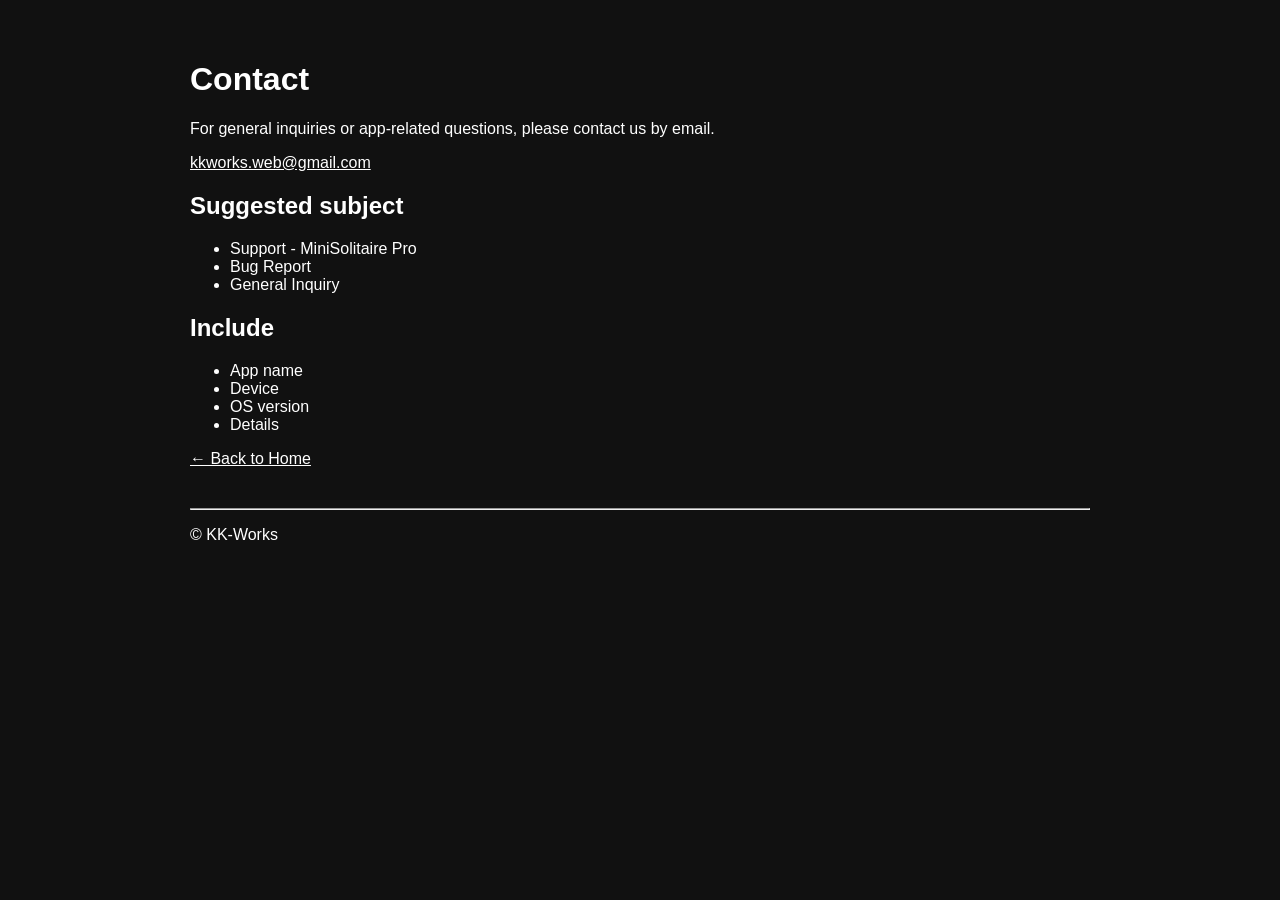
==== contact/index.html @ 47dc0d5f "Create index.html" ====
<!DOCTYPE html>
<html lang="en">
<head>
  <meta charset="UTF-8" />
  <meta name="viewport" content="width=device-width, initial-scale=1.0" />
  <title>Contact | KK-Works</title>
</head>
<body style="margin:0;background:#111;color:#fff;font-family:sans-serif;">

  <div style="max-width:900px;margin:0 auto;padding:40px;">
    <h1>Contact</h1>

    <p>
      For general inquiries or app-related questions, please contact us by email.
    </p>

    <p>
      <a href="mailto:kkworks.web@gmail.com" style="color:#fff;">
        kkworks.web@gmail.com
      </a>
    </p>

    <h2>Suggested subject</h2>
    <ul>
      <li>Support - MiniSolitaire Pro</li>
      <li>Bug Report</li>
      <li>General Inquiry</li>
    </ul>

    <h2>Include</h2>
    <ul>
      <li>App name</li>
      <li>Device</li>
      <li>OS version</li>
      <li>Details</li>
    </ul>

    <a href="/" style="color:#fff;">← Back to Home</a>

    <hr style="margin-top:40px;">
    <p>© KK-Works</p>
  </div>

</body>
</html>
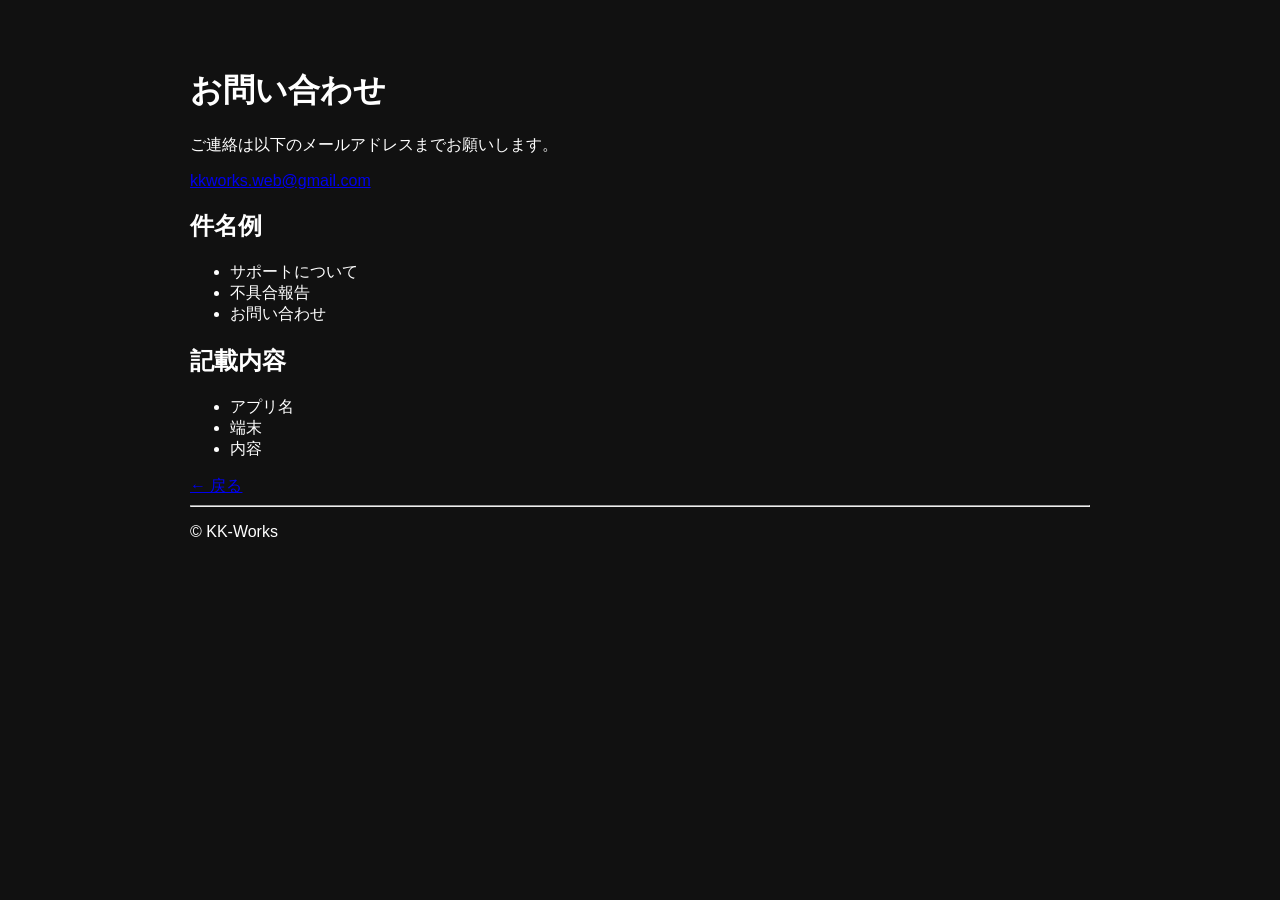
==== commit 11a64d45: "Translate contact page content to Japanese" ====
--- a/contact/index.html
+++ b/contact/index.html
@@ -1,45 +1,39 @@
 <!DOCTYPE html>
-<html lang="en">
+<html lang="ja">
 <head>
   <meta charset="UTF-8" />
-  <meta name="viewport" content="width=device-width, initial-scale=1.0" />
-  <title>Contact | KK-Works</title>
+  <title>お問い合わせ | KK-Works</title>
 </head>
-<body style="margin:0;background:#111;color:#fff;font-family:sans-serif;">
+<body style="background:#111;color:#fff;font-family:sans-serif;">
 
-  <div style="max-width:900px;margin:0 auto;padding:40px;">
-    <h1>Contact</h1>
+<div style="max-width:900px;margin:0 auto;padding:40px;">
+  <h1>お問い合わせ</h1>
 
-    <p>
-      For general inquiries or app-related questions, please contact us by email.
-    </p>
+  <p>ご連絡は以下のメールアドレスまでお願いします。</p>
 
-    <p>
-      <a href="mailto:kkworks.web@gmail.com" style="color:#fff;">
-        kkworks.web@gmail.com
-      </a>
-    </p>
+  <p>
+    <a href="mailto:kkworks.web@gmail.com">kkworks.web@gmail.com</a>
+  </p>
 
-    <h2>Suggested subject</h2>
-    <ul>
-      <li>Support - MiniSolitaire Pro</li>
-      <li>Bug Report</li>
-      <li>General Inquiry</li>
-    </ul>
+  <h2>件名例</h2>
+  <ul>
+    <li>サポートについて</li>
+    <li>不具合報告</li>
+    <li>お問い合わせ</li>
+  </ul>
 
-    <h2>Include</h2>
-    <ul>
-      <li>App name</li>
-      <li>Device</li>
-      <li>OS version</li>
-      <li>Details</li>
-    </ul>
+  <h2>記載内容</h2>
+  <ul>
+    <li>アプリ名</li>
+    <li>端末</li>
+    <li>内容</li>
+  </ul>
 
-    <a href="/" style="color:#fff;">← Back to Home</a>
+  <a href="/">← 戻る</a>
 
-    <hr style="margin-top:40px;">
-    <p>© KK-Works</p>
-  </div>
+  <hr>
+  <p>© KK-Works</p>
+</div>
 
 </body>
 </html>
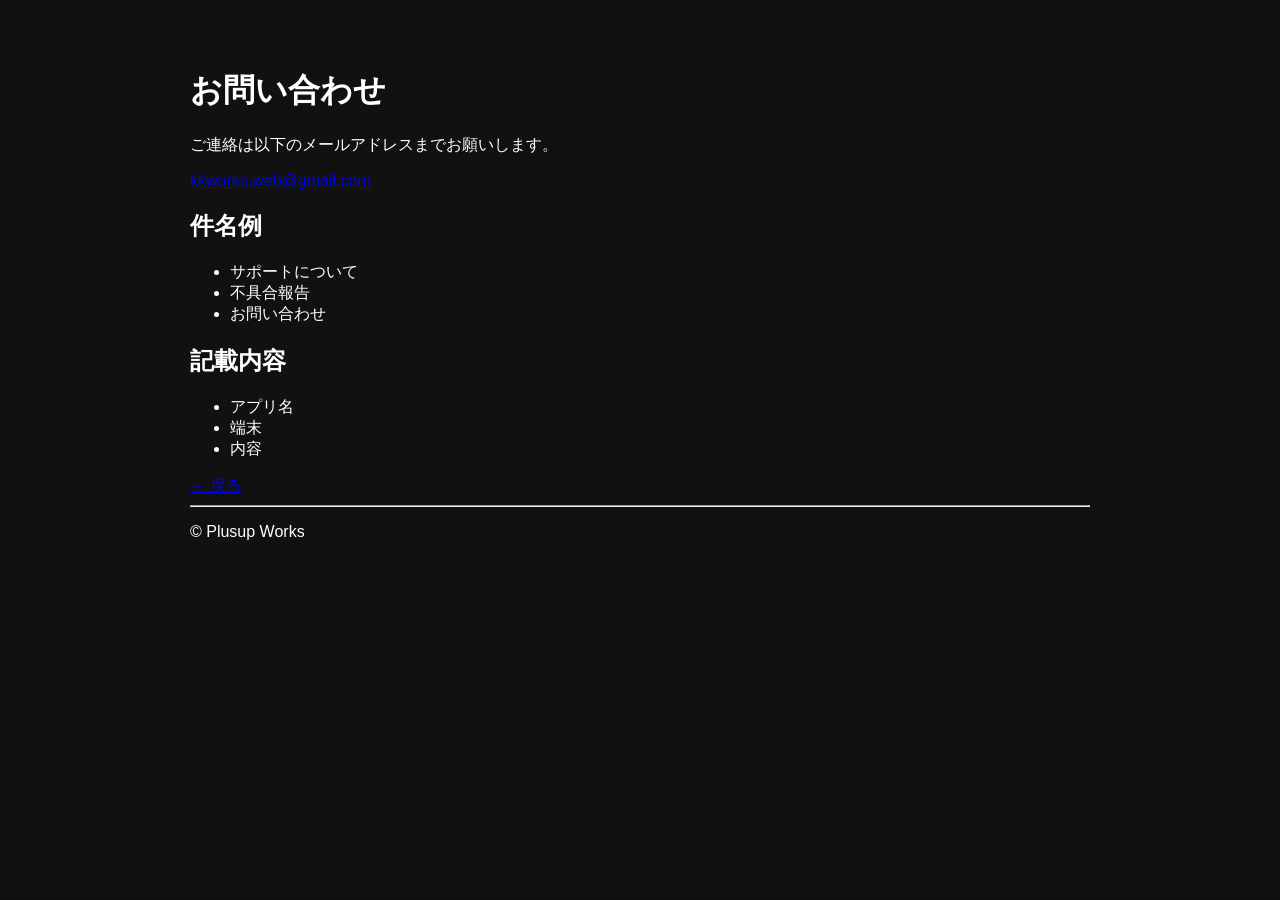
==== commit 4e91f925: "Rename brand display name from KK-Works to Plusup Works - Update the site title, heading, meta descr" ====
--- a/contact/index.html
+++ b/contact/index.html
@@ -2,7 +2,7 @@
 <html lang="ja">
 <head>
   <meta charset="UTF-8" />
-  <title>お問い合わせ | KK-Works</title>
+  <title>お問い合わせ | Plusup Works</title>
 </head>
 <body style="background:#111;color:#fff;font-family:sans-serif;">
 
@@ -32,7 +32,7 @@
   <a href="/">← 戻る</a>
 
   <hr>
-  <p>© KK-Works</p>
+  <p>© Plusup Works</p>
 </div>
 
 </body>
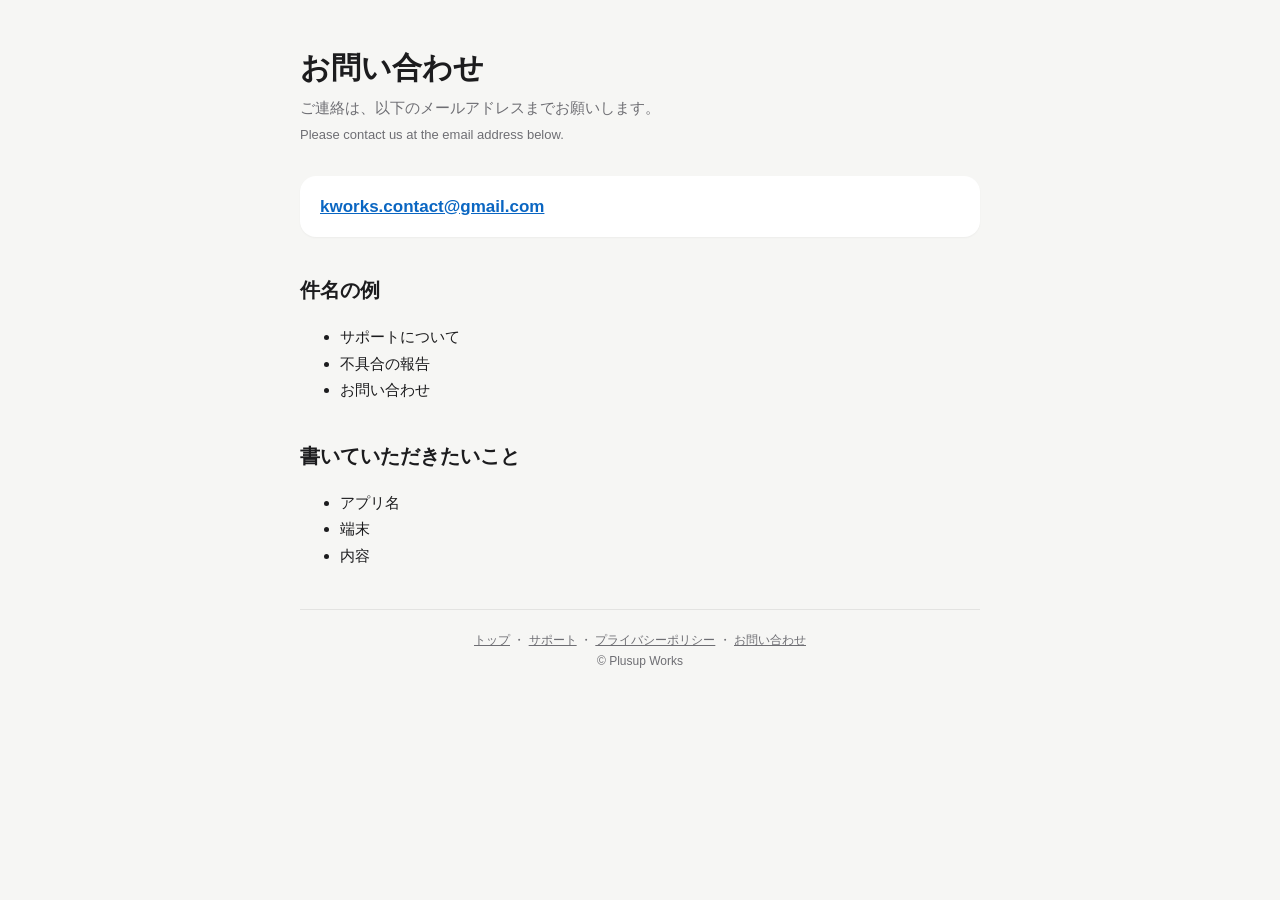
==== commit 46af2f9a: "Refresh site design and list all apps - Shared stylesheet (light/dark) with a Japanese-first font st" ====
--- a/contact/index.html
+++ b/contact/index.html
@@ -1,39 +1,38 @@
 <!DOCTYPE html>
 <html lang="ja">
 <head>
-  <meta charset="UTF-8" />
+  <meta charset="UTF-8">
+  <meta name="viewport" content="width=device-width, initial-scale=1">
   <title>お問い合わせ | Plusup Works</title>
+  <link rel="stylesheet" href="/assets/site.css">
 </head>
-<body style="background:#111;color:#fff;font-family:sans-serif;">
+<body>
+<main>
+  <h1>お問い合わせ</h1>
+  <p class="lead">ご連絡は、以下のメールアドレスまでお願いします。<br><span class="en">Please contact us at the email address below.</span></p>
 
-<div style="max-width:900px;margin:0 auto;padding:40px;">
-  <h1>お問い合わせ</h1>
+  <div class="card">
+    <a class="mail" href="mailto:kworks.contact@gmail.com">kworks.contact@gmail.com</a>
+  </div>
 
-  <p>ご連絡は以下のメールアドレスまでお願いします。</p>
-
-  <p>
-    <a href="mailto:kkworks.web@gmail.com">kkworks.web@gmail.com</a>
-  </p>
-
-  <h2>件名例</h2>
+  <h2>件名の例</h2>
   <ul>
     <li>サポートについて</li>
-    <li>不具合報告</li>
+    <li>不具合の報告</li>
     <li>お問い合わせ</li>
   </ul>
 
-  <h2>記載内容</h2>
+  <h2>書いていただきたいこと</h2>
   <ul>
     <li>アプリ名</li>
     <li>端末</li>
     <li>内容</li>
   </ul>
 
-  <a href="/">← 戻る</a>
-
-  <hr>
-  <p>© Plusup Works</p>
-</div>
-
+  <footer>
+    <a href="/">トップ</a> ・ <a href="/support">サポート</a> ・ <a href="/privacy">プライバシーポリシー</a> ・ <a href="/contact">お問い合わせ</a><br>
+    &copy; Plusup Works
+  </footer>
+</main>
 </body>
 </html>
--- a/assets/site.css
+++ b/assets/site.css
@@ -0,0 +1,34 @@
+/* Plusup Works 共通スタイル（ライト／ダーク両対応）
+   日本語が表示されない端末があるため、フォントはヒラギノを先頭にする（-apple-system を先頭にしない） */
+:root { color-scheme: light dark; --bg:#f6f6f4; --card:#ffffff; --text:#1c1c1e; --sub:#6e6e73; --line:rgba(0,0,0,.08); --accent:#0a7f45; --link:#0a66c2; }
+@media (prefers-color-scheme: dark) {
+  :root { --bg:#111312; --card:#1c1f1d; --text:#f2f2f2; --sub:#9a9a9f; --line:rgba(255,255,255,.09); --accent:#4cc58a; --link:#6cb6ff; }
+}
+* { box-sizing: border-box; }
+html { -webkit-text-size-adjust: 100%; }
+body { margin: 0; background: var(--bg); color: var(--text); line-height: 1.75;
+       font-family: "Hiragino Sans", "Hiragino Kaku Gothic ProN", "Noto Sans JP", "Yu Gothic", Meiryo, sans-serif; }
+main { max-width: 720px; margin: 0 auto; padding: 48px 20px 40px; }
+a { color: var(--link); }
+h1 { font-size: 30px; line-height: 1.3; margin: 0 0 8px; }
+h2 { font-size: 20px; margin: 36px 0 10px; }
+h3 { font-size: 16px; margin: 24px 0 6px; }
+p, li { font-size: 15px; }
+small, .en { color: var(--sub); font-size: 13px; }
+.lead { color: var(--sub); margin: 0 0 28px; }
+.label { font-size: 13px; color: var(--sub); font-weight: 600; letter-spacing: .08em; margin: 32px 0 10px; }
+.card { background: var(--card); border-radius: 16px; padding: 16px 20px; box-shadow: 0 1px 2px rgba(0,0,0,.04); }
+.list { list-style: none; margin: 0; padding: 0; background: var(--card); border-radius: 16px; overflow: hidden; box-shadow: 0 1px 2px rgba(0,0,0,.04); }
+.list li + li { border-top: 1px solid var(--line); }
+.row { display: flex; align-items: center; gap: 14px; padding: 14px 16px; color: inherit; text-decoration: none; }
+.row:hover { background: var(--line); }
+.row img { width: 56px; height: 56px; border-radius: 13px; border: 1px solid var(--line); flex: none; }
+.row .text { flex: 1; min-width: 0; line-height: 1.4; }
+.row .name { display: block; font-weight: 600; font-size: 16px; }
+.row .sub { display: block; color: var(--sub); font-size: 13px; }
+.row .pill { flex: none; font-size: 13px; font-weight: 600; color: var(--accent); border: 1px solid currentColor; border-radius: 999px; padding: 3px 12px; white-space: nowrap; }
+.row .chev { flex: none; color: var(--sub); }
+.mail { font-size: 17px; font-weight: 600; }
+.back { display: inline-block; margin-top: 32px; }
+footer { color: var(--sub); font-size: 12px; text-align: center; margin-top: 40px; padding-top: 20px; border-top: 1px solid var(--line); }
+footer a { color: var(--sub); }
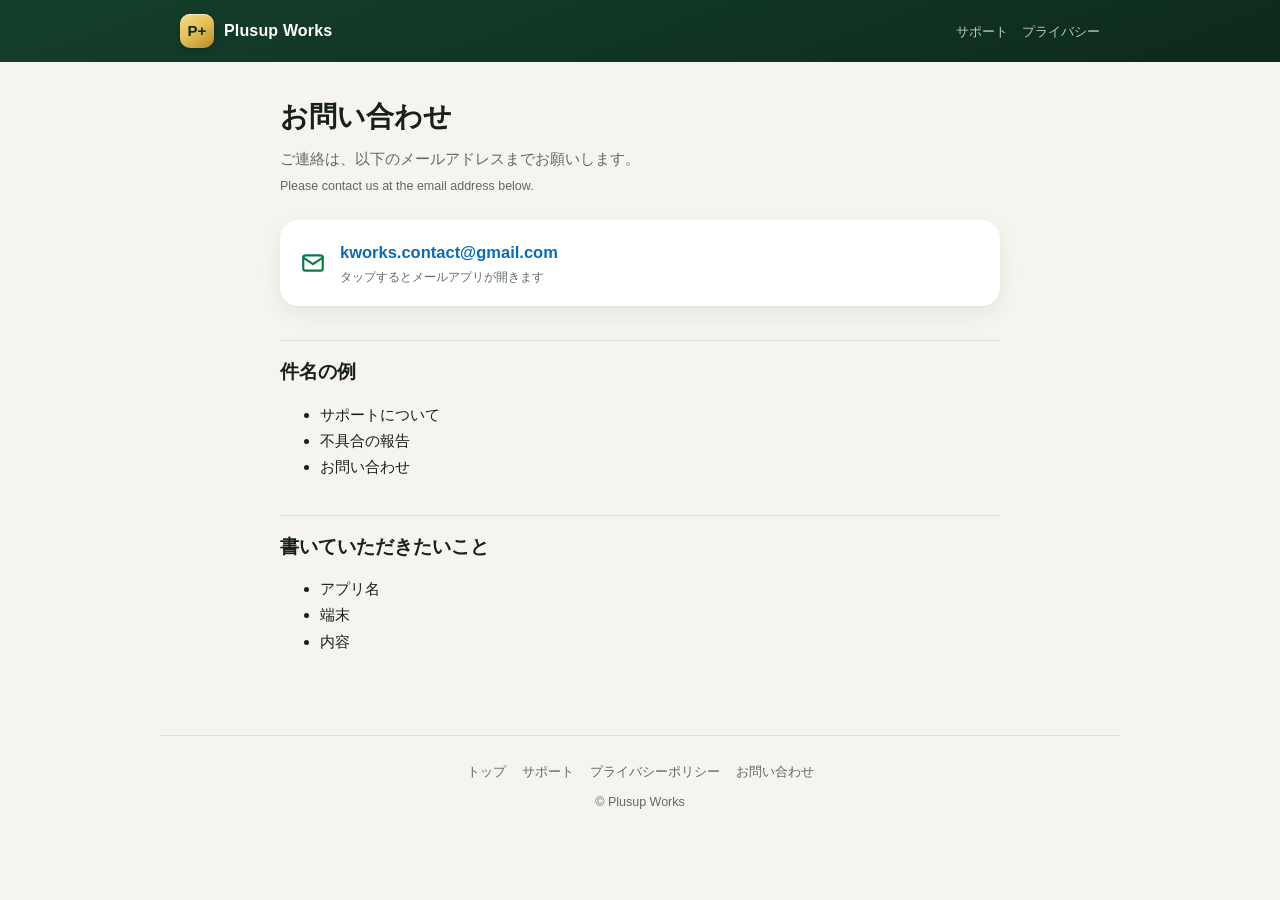
==== commit f4d02510: "Redesign the site: hero, app cards, and shared page header - Top page: green and gold hero with the " ====
--- a/contact/index.html
+++ b/contact/index.html
@@ -4,16 +4,16 @@
   <meta charset="UTF-8">
   <meta name="viewport" content="width=device-width, initial-scale=1">
   <title>お問い合わせ | Plusup Works</title>
+  <meta name="description" content="Plusup Works へのお問い合わせ先です。">
+  <meta name="theme-color" content="#14402b">
   <link rel="stylesheet" href="/assets/site.css">
 </head>
 <body>
-<main>
+<header class="bar"><div class="wrap"><a class="logo" href="/"><span class="mark">P+</span>Plusup Works</a><nav><a href="/support">サポート</a><a href="/privacy">プライバシー</a></nav></div></header>
+<main class="doc">
   <h1>お問い合わせ</h1>
-  <p class="lead">ご連絡は、以下のメールアドレスまでお願いします。<br><span class="en">Please contact us at the email address below.</span></p>
-
-  <div class="card">
-    <a class="mail" href="mailto:kworks.contact@gmail.com">kworks.contact@gmail.com</a>
-  </div>
+  <p class="lead">ご連絡は、以下のメールアドレスまでお願いします。<br><small>Please contact us at the email address below.</small></p>
+  <a class="mailcard" href="mailto:kworks.contact@gmail.com"><svg viewBox="0 0 24 24" fill="none" stroke="currentColor" stroke-width="2" stroke-linecap="round" stroke-linejoin="round"><rect x="3" y="5" width="18" height="14" rx="2"/><path d="M3 7l9 6 9-6"/></svg><div><b>kworks.contact@gmail.com</b><span>タップするとメールアプリが開きます</span></div></a>
 
   <h2>件名の例</h2>
   <ul>
@@ -21,18 +21,17 @@
     <li>不具合の報告</li>
     <li>お問い合わせ</li>
   </ul>
-
   <h2>書いていただきたいこと</h2>
   <ul>
     <li>アプリ名</li>
     <li>端末</li>
     <li>内容</li>
   </ul>
+</main>
 
-  <footer>
-    <a href="/">トップ</a> ・ <a href="/support">サポート</a> ・ <a href="/privacy">プライバシーポリシー</a> ・ <a href="/contact">お問い合わせ</a><br>
-    &copy; Plusup Works
-  </footer>
-</main>
+<footer class="wrap">
+  <nav><a href="/">トップ</a><a href="/support">サポート</a><a href="/privacy">プライバシーポリシー</a><a href="/contact">お問い合わせ</a></nav>
+  &copy; Plusup Works
+</footer>
 </body>
 </html>
--- a/assets/site.css
+++ b/assets/site.css
@@ -1,34 +1,96 @@
-/* Plusup Works 共通スタイル（ライト／ダーク両対応）
-   日本語が表示されない端末があるため、フォントはヒラギノを先頭にする（-apple-system を先頭にしない） */
-:root { color-scheme: light dark; --bg:#f6f6f4; --card:#ffffff; --text:#1c1c1e; --sub:#6e6e73; --line:rgba(0,0,0,.08); --accent:#0a7f45; --link:#0a66c2; }
+/* Plusup Works 共通スタイル
+   ・日本語が表示されない端末があるため、フォントはヒラギノを先頭にする（-apple-system を先頭にしない）
+   ・ライト／ダーク両対応 */
+:root {
+  color-scheme: light dark;
+  --bg: #f5f4ef; --card: #ffffff; --text: #18201b; --sub: #5f6a63; --line: rgba(20,40,28,.10);
+  --green-1: #0d2a1c; --green-2: #14402b; --gold: #e6c15a; --gold-2: #b98a1f;
+  --accent: #0b7a46; --link: #0b6bb8; --shadow: 0 1px 2px rgba(16,32,22,.05), 0 8px 24px rgba(16,32,22,.06);
+}
 @media (prefers-color-scheme: dark) {
-  :root { --bg:#111312; --card:#1c1f1d; --text:#f2f2f2; --sub:#9a9a9f; --line:rgba(255,255,255,.09); --accent:#4cc58a; --link:#6cb6ff; }
+  :root { --bg: #0e1210; --card: #171d19; --text: #eef2ef; --sub: #9aa59e; --line: rgba(255,255,255,.08);
+          --accent: #4cc58a; --link: #74b9ff; --shadow: 0 1px 2px rgba(0,0,0,.3), 0 8px 24px rgba(0,0,0,.25); }
 }
 * { box-sizing: border-box; }
 html { -webkit-text-size-adjust: 100%; }
 body { margin: 0; background: var(--bg); color: var(--text); line-height: 1.75;
        font-family: "Hiragino Sans", "Hiragino Kaku Gothic ProN", "Noto Sans JP", "Yu Gothic", Meiryo, sans-serif; }
-main { max-width: 720px; margin: 0 auto; padding: 48px 20px 40px; }
 a { color: var(--link); }
-h1 { font-size: 30px; line-height: 1.3; margin: 0 0 8px; }
-h2 { font-size: 20px; margin: 36px 0 10px; }
-h3 { font-size: 16px; margin: 24px 0 6px; }
-p, li { font-size: 15px; }
-small, .en { color: var(--sub); font-size: 13px; }
-.lead { color: var(--sub); margin: 0 0 28px; }
-.label { font-size: 13px; color: var(--sub); font-weight: 600; letter-spacing: .08em; margin: 32px 0 10px; }
-.card { background: var(--card); border-radius: 16px; padding: 16px 20px; box-shadow: 0 1px 2px rgba(0,0,0,.04); }
-.list { list-style: none; margin: 0; padding: 0; background: var(--card); border-radius: 16px; overflow: hidden; box-shadow: 0 1px 2px rgba(0,0,0,.04); }
-.list li + li { border-top: 1px solid var(--line); }
-.row { display: flex; align-items: center; gap: 14px; padding: 14px 16px; color: inherit; text-decoration: none; }
-.row:hover { background: var(--line); }
-.row img { width: 56px; height: 56px; border-radius: 13px; border: 1px solid var(--line); flex: none; }
-.row .text { flex: 1; min-width: 0; line-height: 1.4; }
-.row .name { display: block; font-weight: 600; font-size: 16px; }
-.row .sub { display: block; color: var(--sub); font-size: 13px; }
-.row .pill { flex: none; font-size: 13px; font-weight: 600; color: var(--accent); border: 1px solid currentColor; border-radius: 999px; padding: 3px 12px; white-space: nowrap; }
-.row .chev { flex: none; color: var(--sub); }
-.mail { font-size: 17px; font-weight: 600; }
-.back { display: inline-block; margin-top: 32px; }
-footer { color: var(--sub); font-size: 12px; text-align: center; margin-top: 40px; padding-top: 20px; border-top: 1px solid var(--line); }
-footer a { color: var(--sub); }
+.wrap { max-width: 960px; margin: 0 auto; padding: 0 20px; }
+
+/* ── ロゴ */
+.logo { display: inline-flex; align-items: center; gap: 10px; color: #fff; text-decoration: none; font-weight: 800; letter-spacing: .01em; }
+.mark { width: 34px; height: 34px; border-radius: 10px; display: grid; place-items: center; flex: none;
+        background: linear-gradient(145deg, #f6dc8a, var(--gold) 45%, var(--gold-2)); color: var(--green-1);
+        font-size: 15px; font-weight: 900; box-shadow: inset 0 1px 0 rgba(255,255,255,.6), 0 2px 6px rgba(0,0,0,.25); }
+
+/* ── 見出しの帯（トップ） */
+.hero { position: relative; overflow: hidden; color: #fff;
+        background: radial-gradient(120% 90% at 85% 0%, rgba(230,193,90,.22), transparent 55%),
+                    linear-gradient(160deg, var(--green-2), var(--green-1) 70%); }
+.hero::after { content: ""; position: absolute; inset: 0; pointer-events: none;
+               background: repeating-linear-gradient(115deg, rgba(255,255,255,.025) 0 2px, transparent 2px 9px); }
+.hero .wrap { position: relative; z-index: 1; padding-top: 22px; padding-bottom: 44px; }
+.hero h1 { font-size: clamp(34px, 8vw, 52px); line-height: 1.15; margin: 44px 0 14px; font-weight: 800; letter-spacing: .005em; }
+.hero h1 .plus { color: var(--gold); }
+.hero p { margin: 0; color: rgba(255,255,255,.82); font-size: 16px; }
+.hero .en { color: rgba(255,255,255,.55); font-size: 13px; }
+.stack { display: flex; margin-top: 28px; }
+.stack img { width: 52px; height: 52px; border-radius: 13px; border: 2px solid var(--green-1);
+             margin-left: -10px; box-shadow: 0 4px 12px rgba(0,0,0,.35); }
+.stack img:first-child { margin-left: 0; }
+
+/* ── 下層ページの帯 */
+.bar { background: linear-gradient(160deg, var(--green-2), var(--green-1)); }
+.bar .wrap { display: flex; align-items: center; justify-content: space-between; padding-top: 14px; padding-bottom: 14px; }
+.bar nav a { color: rgba(255,255,255,.75); text-decoration: none; font-size: 13px; margin-left: 14px; }
+
+/* ── セクション */
+section { padding: 36px 0 4px; }
+.kicker { font-size: 12px; font-weight: 700; letter-spacing: .14em; color: var(--accent); margin: 0 0 4px; }
+h2 { font-size: 22px; line-height: 1.4; margin: 0 0 18px; }
+
+/* ── アプリのカード */
+.grid { display: grid; grid-template-columns: 1fr; gap: 14px; }
+@media (min-width: 720px) { .grid { grid-template-columns: 1fr 1fr; } }
+.app { display: flex; gap: 16px; padding: 18px; background: var(--card); border-radius: 20px; box-shadow: var(--shadow);
+       color: inherit; text-decoration: none; transition: transform .15s ease, box-shadow .15s ease; }
+.app:hover { transform: translateY(-2px); }
+.app > img { width: 76px; height: 76px; border-radius: 18px; flex: none; border: 1px solid var(--line); }
+.app .body { min-width: 0; display: flex; flex-direction: column; }
+.app .name { font-weight: 800; font-size: 17px; line-height: 1.35; }
+.app .desc { color: var(--sub); font-size: 13.5px; line-height: 1.6; margin: 4px 0 10px; }
+.app .meta { margin-top: auto; display: flex; flex-wrap: wrap; align-items: center; gap: 6px; }
+.tag { font-size: 11px; color: var(--sub); border: 1px solid var(--line); border-radius: 999px; padding: 1px 8px; }
+.cta { margin-left: auto; font-size: 12.5px; font-weight: 700; color: #fff; background: var(--accent);
+       border-radius: 999px; padding: 4px 12px; white-space: nowrap; }
+@media (prefers-color-scheme: dark) { .cta { color: #0e1210; } }
+
+/* ── 案内のタイル */
+.tiles { display: grid; grid-template-columns: 1fr; gap: 10px; }
+@media (min-width: 720px) { .tiles { grid-template-columns: repeat(3, 1fr); } }
+.tile { display: flex; align-items: center; gap: 14px; padding: 16px 18px; background: var(--card); border-radius: 16px;
+        box-shadow: var(--shadow); color: inherit; text-decoration: none; }
+.tile svg { width: 22px; height: 22px; flex: none; color: var(--accent); }
+.tile b { display: block; font-size: 15px; }
+.tile span { display: block; color: var(--sub); font-size: 12px; line-height: 1.4; }
+.tile .chev { margin-left: auto; color: var(--sub); }
+
+/* ── 文章のページ */
+.doc { max-width: 760px; margin: 0 auto; padding: 36px 20px 8px; }
+.doc h1 { font-size: 28px; line-height: 1.35; margin: 0 0 10px; }
+.doc h2 { font-size: 19px; margin: 34px 0 8px; padding-top: 18px; border-top: 1px solid var(--line); }
+.doc h3 { font-size: 15.5px; margin: 22px 0 4px; }
+.doc p, .doc li { font-size: 15px; }
+.doc small { color: var(--sub); }
+.lead { color: var(--sub); margin: 0 0 22px; }
+.mailcard { display: flex; align-items: center; gap: 14px; background: var(--card); border-radius: 18px; padding: 18px 20px;
+            box-shadow: var(--shadow); text-decoration: none; color: inherit; margin: 8px 0 8px; }
+.mailcard svg { width: 26px; height: 26px; color: var(--accent); flex: none; }
+.mailcard b { display: block; font-size: 16.5px; color: var(--link); word-break: break-all; }
+.mailcard span { display: block; font-size: 12px; color: var(--sub); }
+
+/* ── フッター */
+footer.wrap { margin-top: 56px; padding: 26px 0 36px; border-top: 1px solid var(--line); color: var(--sub); font-size: 12.5px; text-align: center; }
+footer nav { margin-bottom: 8px; }
+footer nav a { color: var(--sub); text-decoration: none; margin: 0 8px; white-space: nowrap; }
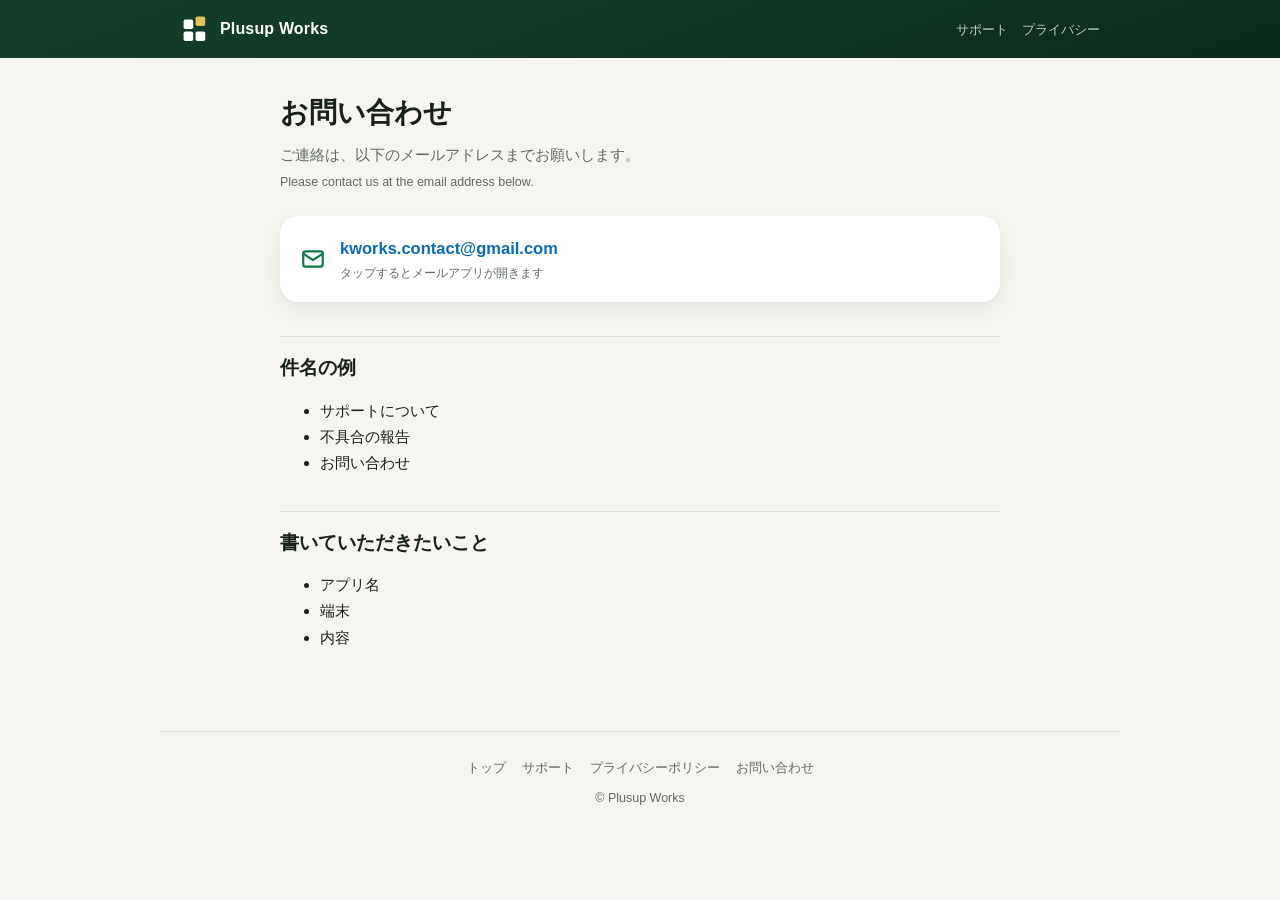
==== commit 6c4b57f7: "Add the Plusup Works logo mark and favicons Co-Authored-By: Claude Opus 5.5 <noreply@anthropic.com>" ====
--- a/contact/index.html
+++ b/contact/index.html
@@ -6,10 +6,13 @@
   <title>お問い合わせ | Plusup Works</title>
   <meta name="description" content="Plusup Works へのお問い合わせ先です。">
   <meta name="theme-color" content="#14402b">
+  <link rel="icon" href="/favicon.svg" type="image/svg+xml">
+  <link rel="icon" href="/favicon-32.png" sizes="32x32" type="image/png">
+  <link rel="apple-touch-icon" href="/apple-touch-icon.png">
   <link rel="stylesheet" href="/assets/site.css">
 </head>
 <body>
-<header class="bar"><div class="wrap"><a class="logo" href="/"><span class="mark">P+</span>Plusup Works</a><nav><a href="/support">サポート</a><a href="/privacy">プライバシー</a></nav></div></header>
+<header class="bar"><div class="wrap"><a class="logo" href="/"><svg class="mark" viewBox="0 0 100 100" aria-hidden="true"><rect x="12" y="18" width="32" height="32" rx="6" fill="#fff"/><rect x="52" y="8" width="32" height="32" rx="6" fill="#e6c15a"/><rect x="12" y="58" width="32" height="32" rx="6" fill="#fff"/><rect x="52" y="58" width="32" height="32" rx="6" fill="#fff"/></svg>Plusup Works</a><nav><a href="/support">サポート</a><a href="/privacy">プライバシー</a></nav></div></header>
 <main class="doc">
   <h1>お問い合わせ</h1>
   <p class="lead">ご連絡は、以下のメールアドレスまでお願いします。<br><small>Please contact us at the email address below.</small></p>
--- a/assets/site.css
+++ b/assets/site.css
@@ -20,9 +20,7 @@
 
 /* ── ロゴ */
 .logo { display: inline-flex; align-items: center; gap: 10px; color: #fff; text-decoration: none; font-weight: 800; letter-spacing: .01em; }
-.mark { width: 34px; height: 34px; border-radius: 10px; display: grid; place-items: center; flex: none;
-        background: linear-gradient(145deg, #f6dc8a, var(--gold) 45%, var(--gold-2)); color: var(--green-1);
-        font-size: 15px; font-weight: 900; box-shadow: inset 0 1px 0 rgba(255,255,255,.6), 0 2px 6px rgba(0,0,0,.25); }
+.mark { width: 30px; height: 30px; flex: none; display: block; }
 
 /* ── 見出しの帯（トップ） */
 .hero { position: relative; overflow: hidden; color: #fff;
